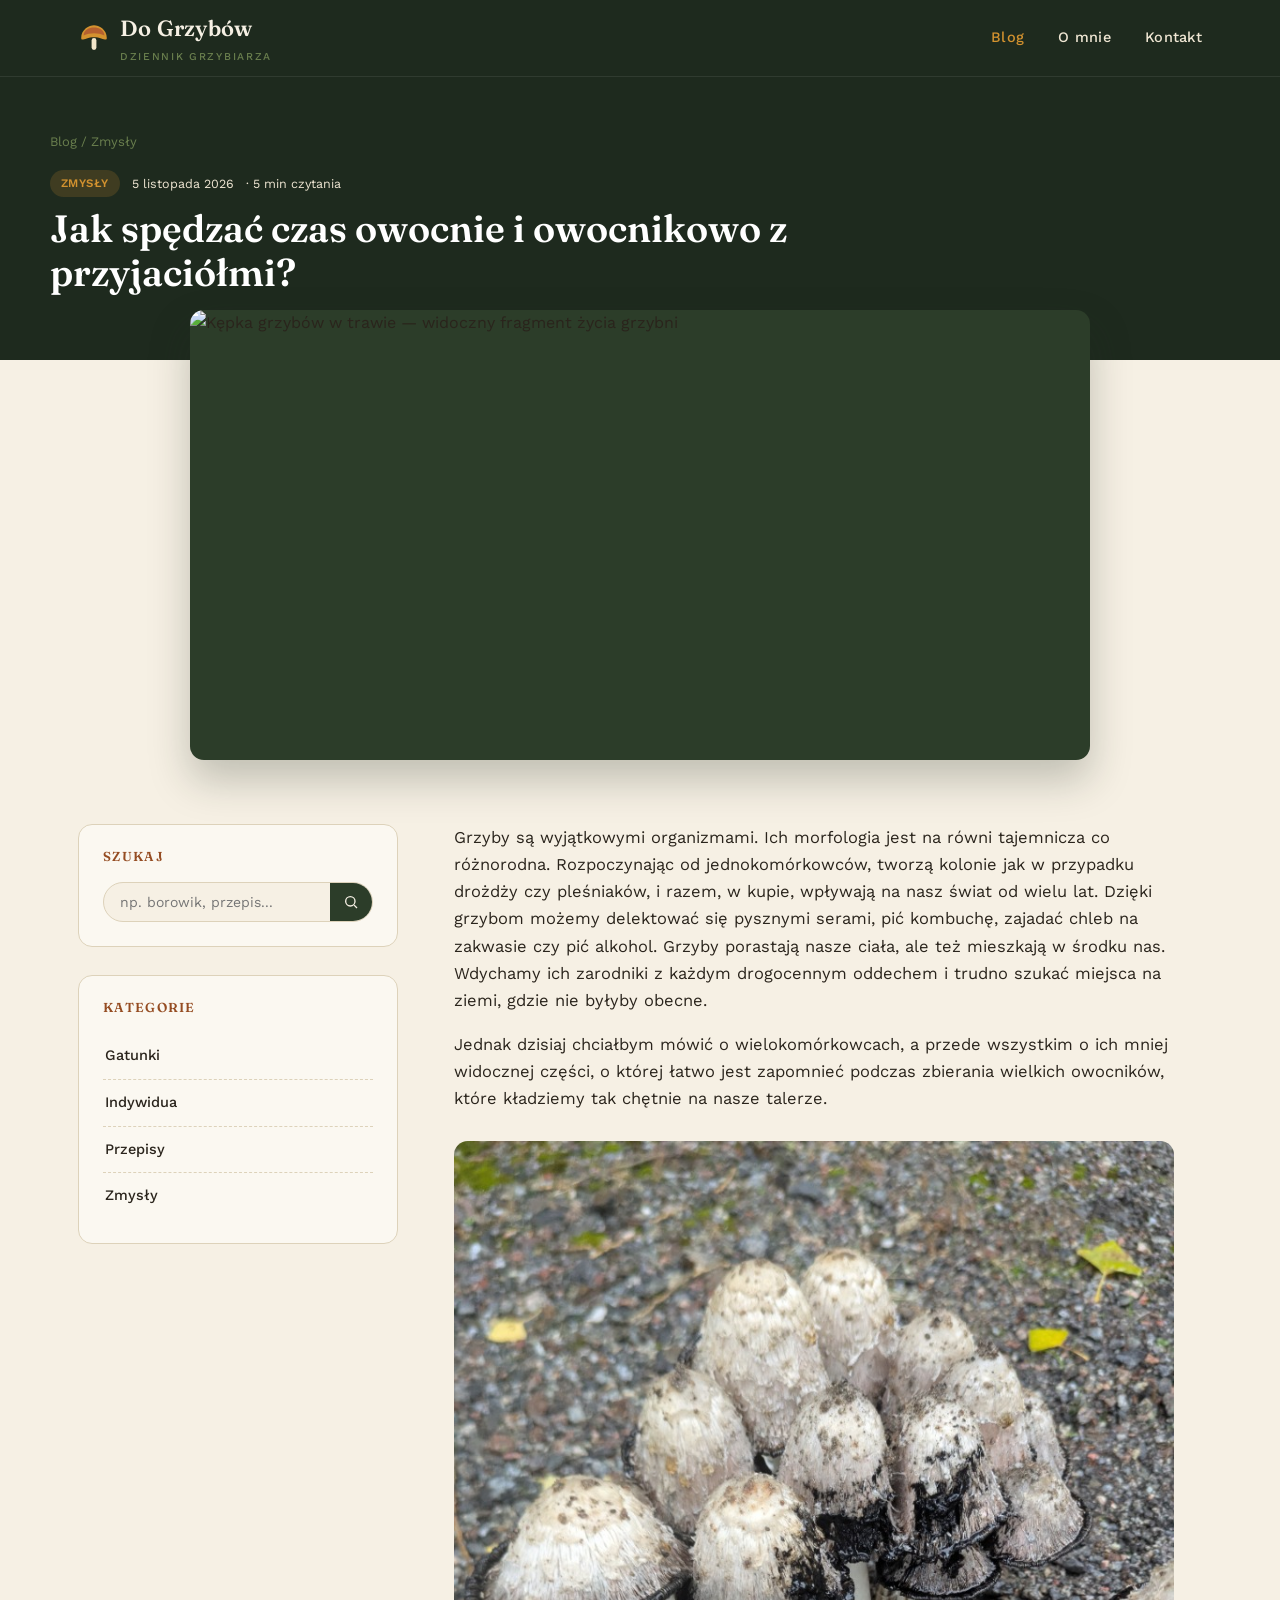
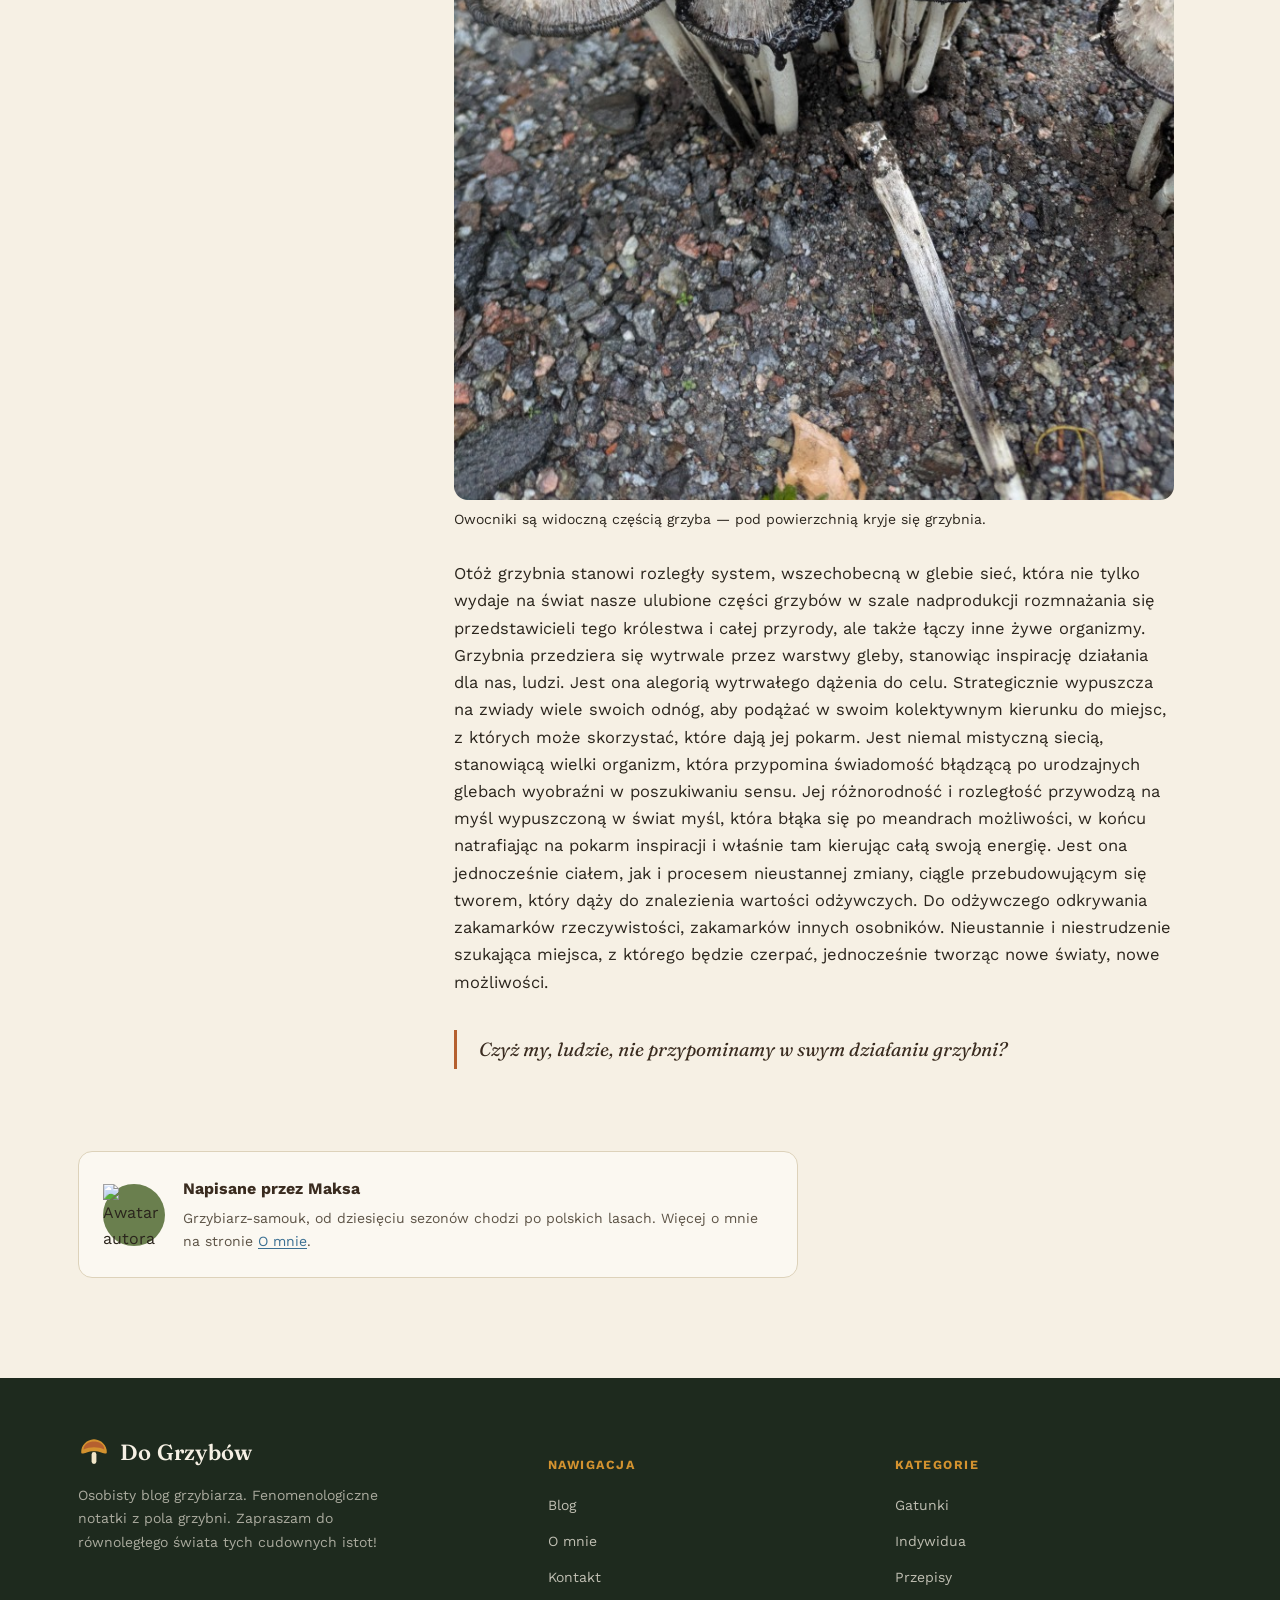
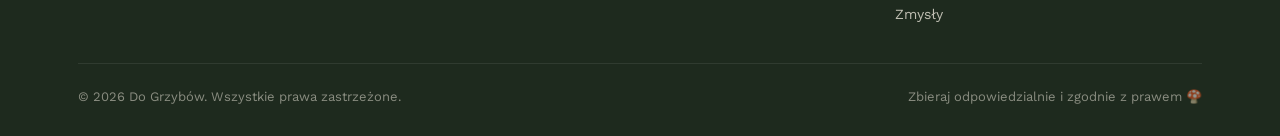
==== posts/grzybowa-impreza.html @ b4a7a7e8 "change the picture setup to a figure tag with an image inside it" ====
<!DOCTYPE html>
<html lang="pl">
<head>
<meta charset="UTF-8">
<meta name="viewport" content="width=device-width, initial-scale=1.0">
<title>Jak spędzać czas owocnie i owocnikowo z przyjaciółmi? — Do Grzybów</title>
<meta name="description" content="Relacja z grzybowej imprezy, podczas której wprowadziłem moich przyjaciół w świat grzybów i pożegnałem się godnie ze szwedzką ziemią">
<link rel="icon" href="data:image/svg+xml,<svg xmlns=%22http://www.w3.org/2000/svg%22 viewBox=%220 0 100 100%22><text y=%22.9em%22 font-size=%2290%22>🍄</text></svg>">
<link rel="preconnect" href="https://fonts.googleapis.com">
<link rel="preconnect" href="https://fonts.gstatic.com" crossorigin>
<link href="https://fonts.googleapis.com/css2?family=Fraunces:wght@500;600;700&family=Work+Sans:wght@400;500;600;700&display=swap" rel="stylesheet">
<link rel="stylesheet" href="../css/style.css">
</head>
<body>

<header class="site-header">
  <div class="container">
    <a href="../index.html" class="logo">
      <svg viewBox="0 0 40 40" fill="none" xmlns="http://www.w3.org/2000/svg">
        <rect x="17" y="20" width="6" height="15" rx="3" fill="#f2e6c9"/>
        <path d="M4 20C4 9 14 4 20 4C26 4 36 9 36 20C36 25 30 19 20 19C10 19 4 25 4 20Z" fill="#d3922f"/>
        <path d="M7 17C7 10 14 7 20 7C26 7 33 10 33 17C25 13 15 13 7 17Z" fill="#b5602f"/>
      </svg>
      <span>Do Grzybów<span class="sub">Dziennik grzybiarza</span></span>
    </a>
    <nav class="main-nav">
      <a href="../index.html" class="active">Blog</a>
      <a href="../o-mnie.html">O mnie</a>
      <a href="../kontakt.html">Kontakt</a>
    </nav>
    <button class="nav-toggle" aria-label="Menu" aria-expanded="false"><span></span><span></span><span></span></button>
  </div>
</header>

<section class="post-hero">
  <div class="container">
    <div class="breadcrumb"><a href="../index.html">Blog</a> / Zmysły</div>
    <div class="post-meta">
      <span class="tag">Zmysły</span>
      <span>5 listopada 2026</span>
      <span>· 5 min czytania</span>
    </div>
    <h1>Jak spędzać czas owocnie i owocnikowo z przyjaciółmi?</h1>
  </div>
</section>

<div class="post-cover">
  <div class="frame"><img src="../images/thumb-grzybnia.jpg" alt="Kępka grzybów w trawie — widoczny fragment życia grzybni"></div>
</div>

<main class="page-body">
  <div class="container">
    <div class="layout">

      <article class="post-content">
        <p>Grzyby są wyjątkowymi organizmami. Ich morfologia jest na równi tajemnicza co różnorodna. Rozpoczynając od jednokomórkowców, tworzą kolonie jak w przypadku drożdży czy pleśniaków, i razem, w kupie, wpływają na nasz świat od wielu lat. Dzięki grzybom możemy delektować się pysznymi serami, pić kombuchę, zajadać chleb na zakwasie czy pić alkohol. Grzyby porastają nasze ciała, ale też mieszkają w środku nas. Wdychamy ich zarodniki z każdym drogocennym oddechem i trudno szukać miejsca na ziemi, gdzie nie byłyby obecne.</p>

        <p>Jednak dzisiaj chciałbym mówić o wielokomórkowcach, a przede wszystkim o ich mniej widocznej części, o której łatwo jest zapomnieć podczas zbierania wielkich owocników, które kładziemy tak chętnie na nasze talerze.</p>

        <figure class="post-image">
          <img src="../images/inspiracja-grzybnia.jpg" alt="Kępka jasnych grzybów rosnących na żwirowej ścieżce">
          <figcaption>Owocniki są widoczną częścią grzyba — pod powierzchnią kryje się grzybnia.</figcaption>
        </figure>

        <p>Otóż grzybnia stanowi rozległy system, wszechobecną w glebie sieć, która nie tylko wydaje na świat nasze ulubione części grzybów w szale nadprodukcji rozmnażania się przedstawicieli tego królestwa i całej przyrody, ale także łączy inne żywe organizmy. Grzybnia przedziera się wytrwale przez warstwy gleby, stanowiąc inspirację działania dla nas, ludzi. Jest ona alegorią wytrwałego dążenia do celu. Strategicznie wypuszcza na zwiady wiele swoich odnóg, aby podążać w swoim kolektywnym kierunku do miejsc, z których może skorzystać, które dają jej pokarm. Jest niemal mistyczną siecią, stanowiącą wielki organizm, która przypomina świadomość błądzącą po urodzajnych glebach wyobraźni w poszukiwaniu sensu. Jej różnorodność i rozległość przywodzą na myśl wypuszczoną w świat myśl, która błąka się po meandrach możliwości, w końcu natrafiając na pokarm inspiracji i właśnie tam kierując całą swoją energię. Jest ona jednocześnie ciałem, jak i procesem nieustannej zmiany, ciągle przebudowującym się tworem, który dąży do znalezienia wartości odżywczych. Do odżywczego odkrywania zakamarków rzeczywistości, zakamarków innych osobników. Nieustannie i niestrudzenie szukająca miejsca, z którego będzie czerpać, jednocześnie tworząc nowe światy, nowe możliwości.</p>

        <blockquote>Czyż my, ludzie, nie przypominamy w swym działaniu grzybni?</blockquote>
      </article>

      <aside class="sidebar">
        <div class="widget">
          <h4>Szukaj</h4>
          <form class="search-box" action="../index.html">
            <input type="text" placeholder="np. borowik, przepis...">
            <button type="submit" aria-label="Szukaj">
              <svg width="16" height="16" viewBox="0 0 24 24" fill="none" stroke="currentColor" stroke-width="2"><circle cx="11" cy="11" r="7"/><line x1="21" y1="21" x2="16.65" y2="16.65"/></svg>
            </button>
          </form>
        </div>

        <div class="widget">
          <h4>Kategorie</h4>
          <ul class="cat-list">
            <li><a href="../index.html">Gatunki</a></li>
            <li><a href="../index.html">Indywidua</a></li>
            <li><a href="../index.html">Przepisy</a></li>
            <li><a href="../index.html">Zmysły</a></li>
          </ul>
        </div>
      </aside>
    </div>

    <div class="author-box">
      <div class="avatar"><img src="../images/avatar.svg" alt="Awatar autora"></div>
      <div>
        <h5>Napisane przez Maksa</h5>
        <p>Grzybiarz-samouk, od dziesięciu sezonów chodzi po polskich lasach. Więcej o mnie na stronie <a href="../o-mnie.html" style="text-decoration:underline;">O mnie</a>.</p>
      </div>
    </div>

  </div>
</main>

<footer class="site-footer">
  <div class="container">
    <div class="footer-grid">
      <div>
        <a href="../index.html" class="logo">
          <svg viewBox="0 0 40 40" fill="none" xmlns="http://www.w3.org/2000/svg">
            <rect x="17" y="20" width="6" height="15" rx="3" fill="#f2e6c9"/>
            <path d="M4 20C4 9 14 4 20 4C26 4 36 9 36 20C36 25 30 19 20 19C10 19 4 25 4 20Z" fill="#d3922f"/>
            <path d="M7 17C7 10 14 7 20 7C26 7 33 10 33 17C25 13 15 13 7 17Z" fill="#b5602f"/>
          </svg>
          <span>Do Grzybów</span>
        </a>
        <p>Osobisty blog grzybiarza. Fenomenologiczne notatki z pola grzybni. Zapraszam do równoległego świata tych cudownych istot!</p>
      </div>
      <div class="footer-col">
        <h5>Nawigacja</h5>
        <ul><li><a href="../index.html">Blog</a></li><li><a href="../o-mnie.html">O mnie</a></li><li><a href="../kontakt.html">Kontakt</a></li></ul>
      </div>
      <div class="footer-col">
        <h5>Kategorie</h5>
        <ul>
          <li><a href="../index.html">Gatunki</a></li>
          <li><a href="../index.html">Indywidua</a></li>
          <li><a href="../index.html">Przepisy</a></li>
          <li><a href="../index.html">Zmysły</a></li>
        </ul>
      </div>
    </div>
    <div class="footer-bottom">
      <span>© 2026 Do Grzybów. Wszystkie prawa zastrzeżone.</span>
      <span>Zbieraj odpowiedzialnie i zgodnie z prawem 🍄</span>
    </div>
  </div>
</footer>

<script src="../js/main.js"></script>
</body>
</html>
---- css/style.css ----
/* ==========================================================================
   Do Grzybów — blog o grzybobraniu
   ========================================================================== */

:root {
  --forest-dark: #1e2a1e;
  --forest: #2c3d29;
  --forest-mid: #3f5438;
  --moss: #6a7f4e;
  --cream: #f6f0e4;
  --cream-2: #efe6d3;
  --paper: #fbf8f1;
  --brown: #5b4330;
  --brown-dark: #3a2c20;
  --rust: #b5602f;
  --rust-dark: #954c22;
  --mustard: #d3922f;
  --ink: #2a241c;
  --ink-soft: #5c5346;
  --line: #ddd2ba;
  --link: #3a6f92;
  --link-hover: #2a5570;

  --font-display: "Fraunces", Georgia, "Times New Roman", serif;
  --font-body: "Work Sans", -apple-system, BlinkMacSystemFont, "Segoe UI", sans-serif;

  --radius: 14px;
  --shadow-card: 0 4px 18px rgba(42, 36, 28, 0.08);
  --shadow-card-hover: 0 10px 28px rgba(42, 36, 28, 0.14);
}

* { box-sizing: border-box; }

html { scroll-behavior: smooth; }

body {
  margin: 0;
  background: var(--cream);
  color: var(--ink);
  font-family: var(--font-body);
  font-size: 16px;
  line-height: 1.65;
  -webkit-font-smoothing: antialiased;
}

img { max-width: 100%; display: block; }

a { color: inherit; text-decoration: none; }

.container {
  max-width: 1180px;
  margin: 0 auto;
  padding: 0 28px;
}

h1, h2, h3, h4 {
  font-family: var(--font-display);
  color: var(--brown-dark);
  line-height: 1.15;
  margin: 0 0 0.5em;
  font-weight: 600;
}

p { margin: 0 0 1em; }

.eyebrow {
  display: inline-flex;
  align-items: center;
  gap: 8px;
  font-size: 12.5px;
  letter-spacing: 0.14em;
  text-transform: uppercase;
  font-weight: 600;
  color: var(--rust-dark);
}

.eyebrow::before {
  content: "";
  width: 16px;
  height: 2px;
  background: var(--rust);
  display: inline-block;
}

/* ---------------- Header ---------------- */

.site-header {
  position: sticky;
  top: 0;
  z-index: 50;
  background: var(--forest-dark);
  border-bottom: 1px solid rgba(255, 255, 255, 0.08);
}

.site-header .container {
  display: flex;
  align-items: center;
  justify-content: space-between;
  height: 76px;
}

.logo {
  display: flex;
  align-items: center;
  gap: 10px;
  color: var(--cream);
  font-family: var(--font-display);
  font-size: 22px;
  font-weight: 600;
  letter-spacing: 0.01em;
}

.logo svg { width: 32px; height: 32px; flex-shrink: 0; }

.logo .sub {
  display: block;
  font-family: var(--font-body);
  font-size: 10.5px;
  letter-spacing: 0.16em;
  text-transform: uppercase;
  font-weight: 500;
  color: var(--moss);
  margin-top: 2px;
}

.main-nav { display: flex; align-items: center; gap: 34px; }

.main-nav a {
  color: var(--cream-2);
  font-size: 14.5px;
  font-weight: 500;
  letter-spacing: 0.02em;
  position: relative;
  padding: 6px 0;
  transition: color 0.2s ease;
}

.main-nav a:hover { color: #fff; }

.main-nav a.active { color: var(--mustard); }

.nav-toggle {
  display: none;
  background: none;
  border: none;
  cursor: pointer;
  padding: 8px;
}

.nav-toggle span {
  display: block;
  width: 24px;
  height: 2px;
  background: var(--cream);
  margin: 5px 0;
  transition: 0.2s;
}

/* ---------------- Hero ---------------- */

.hero {
  position: relative;
  background: linear-gradient(160deg, var(--forest-dark) 0%, var(--forest) 55%, var(--forest-mid) 100%);
  color: var(--cream);
  overflow: hidden;
}

.hero .container {
  position: relative;
  z-index: 2;
  padding-top: 78px;
  padding-bottom: 96px;
  display: grid;
  grid-template-columns: 0.95fr 1.05fr;
  gap: 40px;
  align-items: center;
}

.hero-eyebrow {
  color: var(--mustard);
  font-size: 12.5px;
  letter-spacing: 0.16em;
  text-transform: uppercase;
  font-weight: 600;
  margin-bottom: 18px;
  display: block;
}

.hero h1 {
  color: #fff;
  font-size: 46px;
  margin-bottom: 20px;
  max-width: 560px;
}

.hero h1 em {
  font-style: italic;
  color: var(--mustard);
}

.hero p.lede {
  color: var(--cream-2);
  font-size: 17.5px;
  max-width: 480px;
  margin-bottom: 30px;
}

.hero-actions { display: flex; gap: 14px; flex-wrap: wrap; }

.hero-art {
  position: relative;
  width: 100%;
  max-width: 600px;
  aspect-ratio: 1 / 1;
  margin: 0 auto;
  display: flex;
  align-items: center;
  justify-content: center;
}
.hero-art svg { width: 100%; height: auto; max-width: 420px; margin: 0 auto; display: block; }

.hero-art::before {
  content: "";
  position: absolute;
  inset: 0;
  border-radius: 50%;
  background: repeating-radial-gradient(
    circle at center,
    #a8bd88 0,
    #a8bd88 9%,
    #7c9463 9%,
    #7c9463 18%,
    #5c7448 18%,
    #5c7448 27%,
    #435a34 27%,
    #435a34 36%,
    #2c3d29 36%,
    #2c3d29 48%,
    #1e2a1e 48%,
    #1e2a1e 62%,
    #16201a 62%,
    #16201a 100%
  );
}

.hero-art img {
  position: relative;
  z-index: 1;
  width: 76%;
  aspect-ratio: 1 / 1;
  object-fit: cover;
  border-radius: 50%;
  display: block;
  -webkit-mask-image: radial-gradient(circle, #000 58%, transparent 88%);
  mask-image: radial-gradient(circle, #000 58%, transparent 88%);
}

.hero::after {
  content: "";
  position: absolute;
  inset: 0;
  background-image: radial-gradient(circle, rgba(246, 240, 228, 0.10) 1px, transparent 1px);
  background-size: 22px 22px;
  opacity: 0.5;
  pointer-events: none;
}

/* ---------------- Buttons ---------------- */

.btn {
  display: inline-flex;
  align-items: center;
  gap: 8px;
  padding: 13px 24px;
  border-radius: 999px;
  font-weight: 600;
  font-size: 14.5px;
  letter-spacing: 0.01em;
  cursor: pointer;
  border: 1px solid transparent;
  transition: transform 0.15s ease, box-shadow 0.15s ease, background 0.15s ease;
}

.btn:hover { transform: translateY(-2px); }

.btn-primary {
  background: var(--rust);
  color: #fff;
}
.btn-primary:hover { background: var(--rust-dark); box-shadow: 0 8px 20px rgba(181, 96, 47, 0.35); }

.btn-ghost {
  background: transparent;
  color: var(--cream);
  border-color: rgba(246, 240, 228, 0.35);
}
.btn-ghost:hover { border-color: var(--cream); }

.btn-small {
  padding: 9px 16px;
  font-size: 13px;
}

/* ---------------- Layout: content + sidebar ---------------- */

.page-body {
  padding: 64px 0 100px;
}

.layout {
  display: grid;
  grid-template-columns: 320px minmax(0, 1fr);
  gap: 56px;
  align-items: start;
}

.layout .sidebar { order: -1; }

.section-heading {
  display: flex;
  align-items: baseline;
  justify-content: space-between;
  margin-bottom: 30px;
  gap: 20px;
  flex-wrap: wrap;
}

.section-heading h2 { font-size: 30px; margin: 0; }

.section-heading .count {
  color: var(--ink-soft);
  font-size: 14px;
}

/* ---------------- Post list / cards ---------------- */

.post-list { display: flex; flex-direction: column; gap: 34px; }

.post-card {
  display: flex;
  flex-direction: column;
  background: var(--paper);
  border-radius: var(--radius);
  overflow: hidden;
  box-shadow: var(--shadow-card);
  transition: box-shadow 0.2s ease, transform 0.2s ease;
  border: 1px solid var(--line);
}

.post-card:hover { box-shadow: var(--shadow-card-hover); transform: translateY(-3px); }

.post-card .thumb {
  background: var(--forest);
  aspect-ratio: 16 / 8;
  overflow: hidden;
}

.post-card .thumb svg, .post-card .thumb img {
  width: 100%;
  height: 100%;
  object-fit: cover;
}

.post-card .body {
  padding: 30px 32px 34px;
  display: flex;
  flex-direction: column;
}

.post-meta {
  display: flex;
  align-items: center;
  gap: 12px;
  font-size: 12.5px;
  color: var(--ink-soft);
  margin-bottom: 10px;
  flex-wrap: wrap;
}

.tag {
  display: inline-block;
  background: rgba(181, 96, 47, 0.12);
  color: var(--rust-dark);
  padding: 4px 11px;
  border-radius: 999px;
  font-weight: 600;
  font-size: 11.5px;
  letter-spacing: 0.04em;
  text-transform: uppercase;
}

.post-card h3 {
  font-size: 22px;
  margin-bottom: 10px;
}

.post-card h3 a:hover { color: var(--rust-dark); }

.post-card .excerpt {
  color: var(--ink-soft);
  font-size: 15px;
  margin-bottom: 14px;
}

.read-more {
  display: inline-flex;
  align-items: center;
  gap: 6px;
  font-weight: 600;
  font-size: 14px;
  color: var(--rust-dark);
}

.read-more .arrow { transition: transform 0.15s ease; }
.post-card:hover .read-more .arrow,
.mini-post:hover .read-more .arrow { transform: translateX(4px); }

.pagination {
  display: flex;
  justify-content: center;
  gap: 10px;
  margin-top: 46px;
}

.pagination a, .pagination span {
  width: 38px;
  height: 38px;
  display: flex;
  align-items: center;
  justify-content: center;
  border-radius: 50%;
  font-size: 14px;
  font-weight: 600;
  color: var(--brown-dark);
  border: 1px solid var(--line);
}

.pagination a:hover { background: var(--forest); color: #fff; border-color: var(--forest); }
.pagination .current { background: var(--rust); color: #fff; border-color: var(--rust); }

/* ---------------- Sidebar ---------------- */

.sidebar { display: flex; flex-direction: column; gap: 28px; }

.widget {
  background: var(--paper);
  border: 1px solid var(--line);
  border-radius: var(--radius);
  padding: 24px;
}

.widget h4 {
  font-size: 13px;
  letter-spacing: 0.1em;
  text-transform: uppercase;
  color: var(--rust-dark);
  margin-bottom: 18px;
}

.search-box {
  display: flex;
  border: 1px solid var(--line);
  border-radius: 999px;
  overflow: hidden;
  background: var(--cream);
}

.search-box input {
  flex: 1;
  border: none;
  background: transparent;
  padding: 11px 16px;
  font-family: var(--font-body);
  font-size: 14px;
  color: var(--ink);
  outline: none;
}

.search-box button {
  border: none;
  background: var(--forest);
  color: var(--cream);
  width: 42px;
  cursor: pointer;
  display: flex;
  align-items: center;
  justify-content: center;
}

.cat-list { list-style: none; margin: 0; padding: 0; }

.cat-list li {
  border-bottom: 1px dashed var(--line);
}
.cat-list li:last-child { border-bottom: none; }

.cat-list a {
  display: flex;
  justify-content: space-between;
  align-items: center;
  padding: 11px 2px;
  font-size: 14.5px;
  font-weight: 500;
  color: var(--ink);
  transition: color 0.15s ease, padding-left 0.15s ease;
}

.cat-list a:hover { color: var(--rust-dark); padding-left: 6px; }

.cat-list a .n {
  font-size: 12px;
  color: var(--ink-soft);
  background: var(--cream-2);
  padding: 2px 8px;
  border-radius: 999px;
}

.mini-post {
  display: flex;
  gap: 14px;
  padding: 14px 0;
  border-bottom: 1px solid var(--line);
}
.mini-post:last-child { border-bottom: none; padding-bottom: 0; }
.mini-post:first-child { padding-top: 0; }

.mini-post .thumb {
  width: 68px;
  height: 68px;
  border-radius: 10px;
  overflow: hidden;
  flex-shrink: 0;
  background: var(--forest);
}
.mini-post .thumb svg, .mini-post .thumb img { width: 100%; height: 100%; object-fit: cover; }

.mini-post .info h5 {
  font-family: var(--font-display);
  font-size: 15px;
  font-weight: 600;
  margin: 0 0 6px;
  color: var(--brown-dark);
  line-height: 1.3;
}

.mini-post .info h5 a:hover { color: var(--rust-dark); }

.mini-post .info .date {
  font-size: 12px;
  color: var(--ink-soft);
}

.widget.about-widget p { font-size: 14.5px; color: var(--ink-soft); }
.about-widget .avatar {
  width: 64px;
  height: 64px;
  border-radius: 50%;
  background: var(--moss);
  margin-bottom: 14px;
}
.about-widget .avatar svg { width: 100%; height: 100%; }

.widget.newsletter {
  background: var(--forest-dark);
  border-color: var(--forest-dark);
}
.widget.newsletter h4 { color: var(--mustard); }
.widget.newsletter p { color: var(--cream-2); font-size: 14px; }
.widget.newsletter .search-box { background: rgba(255,255,255,0.06); border-color: rgba(255,255,255,0.15); }
.widget.newsletter .search-box input { color: var(--cream); }
.widget.newsletter .search-box input::placeholder { color: rgba(246,240,228,0.5); }
.widget.newsletter .search-box button { background: var(--rust); }

.social-row { display: flex; gap: 10px; }
.social-row a {
  width: 38px;
  height: 38px;
  border-radius: 50%;
  border: 1px solid var(--line);
  display: flex;
  align-items: center;
  justify-content: center;
  transition: background 0.15s ease, border-color 0.15s ease;
}
.social-row a:hover { background: var(--forest); border-color: var(--forest); color: #fff; }
.social-row svg { width: 17px; height: 17px; }

/* ---------------- Post detail page ---------------- */

.post-hero {
  background: var(--forest-dark);
  color: var(--cream);
}
.post-hero .container { padding: 54px 0 46px; }
.post-hero .breadcrumb {
  font-size: 13px;
  color: var(--moss);
  margin-bottom: 18px;
}
.post-hero .breadcrumb a:hover { color: var(--cream); }
.post-hero h1 { color: #fff; font-size: 38px; max-width: 760px; }
.post-hero .post-meta { color: var(--cream-2); }
.post-hero .tag { background: rgba(211, 146, 47, 0.18); color: var(--mustard); }

.post-cover {
  margin-top: -50px;
  position: relative;
  z-index: 3;
}
.post-cover .frame {
  max-width: 900px;
  margin: 0 auto;
  border-radius: var(--radius);
  overflow: hidden;
  box-shadow: 0 20px 40px rgba(30, 42, 30, 0.25);
  aspect-ratio: 16/8;
  background: var(--forest);
}
.post-cover svg, .post-cover img { width: 100%; height: 100%; object-fit: cover; }

.post-content {
  max-width: 720px;
}
.post-content .post-image {
  margin: 1.8em 0;
}
.post-content .post-image img {
  width: 100%;
  height: auto;
  border-radius: var(--radius);
}
.post-content .post-image figcaption {
  margin-top: 8px;
  color: var(--muted);
  font-size: 14px;
}
.post-content h2 { font-size: 26px; margin-top: 1.6em; }
.post-content h3 { font-size: 20px; margin-top: 1.4em; }
.post-content p { color: var(--ink); font-size: 16.5px; }
.post-content ul, .post-content ol { padding-left: 22px; margin-bottom: 1.2em; }
.post-content li { margin-bottom: 8px; }
.post-content blockquote {
  border-left: 3px solid var(--rust);
  margin: 1.8em 0;
  padding: 4px 0 4px 22px;
  font-family: var(--font-display);
  font-style: italic;
  font-size: 19px;
  color: var(--brown-dark);
}
.post-content strong { color: var(--brown-dark); }

.post-content a,
.lede a,
.author-box p a {
  color: var(--link);
  text-decoration: underline;
  text-decoration-color: rgba(58, 111, 146, 0.4);
  text-underline-offset: 2px;
}
.post-content a:hover,
.lede a:hover,
.author-box p a:hover {
  color: var(--link-hover);
}

.callout {
  background: var(--cream-2);
  border: 1px solid var(--line);
  border-radius: 12px;
  padding: 20px 22px;
  margin: 1.8em 0;
  display: flex;
  gap: 14px;
}
.callout.warn { background: #fbeee2; border-color: #e9c9a8; }
.callout .icon { flex-shrink: 0; font-size: 20px; }
.callout p:last-child { margin-bottom: 0; }
.callout strong { display: block; margin-bottom: 4px; color: var(--brown-dark); }

.author-box {
  display: flex;
  gap: 18px;
  align-items: center;
  background: var(--paper);
  border: 1px solid var(--line);
  border-radius: var(--radius);
  padding: 24px;
  margin-top: 48px;
  max-width: 720px;
}
.author-box .avatar {
  width: 62px;
  height: 62px;
  border-radius: 50%;
  background: var(--moss);
  flex-shrink: 0;
}
.author-box .avatar svg { width: 100%; height: 100%; }
.author-box h5 { margin: 0 0 4px; font-size: 16px; color: var(--brown-dark); }
.author-box p { margin: 0; font-size: 14px; color: var(--ink-soft); }

.post-nav {
  max-width: 720px;
  display: flex;
  justify-content: space-between;
  gap: 20px;
  margin-top: 40px;
  padding-top: 30px;
  border-top: 1px solid var(--line);
}
.post-nav a {
  font-size: 14px;
  font-weight: 600;
  color: var(--brown-dark);
  max-width: 45%;
}
.post-nav a:hover { color: var(--rust-dark); }
.post-nav .dir { display: block; font-size: 11.5px; text-transform: uppercase; letter-spacing: 0.08em; color: var(--ink-soft); margin-bottom: 4px; }
.post-nav .next { text-align: right; margin-left: auto; }

/* ---------------- About / Contact pages ---------------- */

.page-intro { max-width: 700px; margin-bottom: 20px; }
.page-intro h1 { font-size: 38px; }
.page-intro p.lede { font-size: 17px; color: var(--ink-soft); }

.about-grid {
  display: grid;
  grid-template-columns: minmax(0, 1fr) 340px;
  gap: 44px;
  align-items: stretch;
  margin: 32px 0 40px;
}
.about-grid .about-text p { text-align: justify; }
.about-grid .art {
  display: flex;
  flex-direction: column;
  gap: 18px;
}
.about-grid .art img {
  width: 100%;
  flex: 1 1 0;
  min-height: 0;
  object-fit: cover;
  display: block;
  border-radius: var(--radius);
  overflow: hidden;
  box-shadow: var(--shadow-card);
}

.value-grid {
  display: grid;
  grid-template-columns: repeat(3, 1fr);
  gap: 22px;
  margin: 40px 0;
}
.value-card {
  background: var(--paper);
  border: 1px solid var(--line);
  border-radius: var(--radius);
  padding: 26px;
}
.value-card .icon { font-size: 26px; margin-bottom: 12px; display: block; }
.value-card h4 { font-size: 17px; margin-bottom: 8px; text-transform: none; letter-spacing: 0; color: var(--brown-dark); }
.value-card p { font-size: 14.5px; color: var(--ink-soft); margin: 0; }
.value-card a { font-weight: 700; }

.contact-grid {
  max-width: 640px;
  margin: 30px 0 0;
}
.contact-form { display: flex; flex-direction: column; gap: 16px; }
.contact-form label { font-size: 13.5px; font-weight: 600; color: var(--brown-dark); margin-bottom: 6px; display: block; }
.contact-form input, .contact-form textarea {
  width: 100%;
  border: 1px solid var(--line);
  background: var(--paper);
  border-radius: 10px;
  padding: 13px 15px;
  font-family: var(--font-body);
  font-size: 14.5px;
  color: var(--ink);
  outline: none;
}
.contact-form input:focus, .contact-form textarea:focus { border-color: var(--rust); }
.contact-form textarea { resize: vertical; min-height: 130px; }

.contact-info { display: flex; flex-direction: column; gap: 22px; }
.contact-info .item { display: flex; gap: 14px; }
.contact-info .item .ic {
  width: 44px; height: 44px; border-radius: 12px;
  background: var(--forest); color: var(--cream);
  display: flex; align-items: center; justify-content: center;
  flex-shrink: 0; font-size: 18px;
}
.contact-info .item h5 { margin: 0 0 4px; font-size: 15px; color: var(--brown-dark); }
.contact-info .item p { margin: 0; font-size: 14px; color: var(--ink-soft); }

/* ---------------- Footer ---------------- */

.site-footer {
  background: var(--forest-dark);
  color: var(--cream-2);
  padding: 56px 0 28px;
}
.footer-grid {
  display: grid;
  grid-template-columns: 1.4fr 1fr 1fr;
  gap: 40px;
  padding-bottom: 36px;
  border-bottom: 1px solid rgba(255,255,255,0.08);
}
.footer-grid .logo { margin-bottom: 14px; }
.footer-grid p { font-size: 14px; color: rgba(246,240,228,0.65); max-width: 320px; }
.footer-col h5 {
  font-size: 12.5px;
  letter-spacing: 0.12em;
  text-transform: uppercase;
  color: var(--mustard);
  margin-bottom: 16px;
}
.footer-col ul { list-style: none; margin: 0; padding: 0; display: flex; flex-direction: column; gap: 10px; }
.footer-col a { font-size: 14px; color: rgba(246,240,228,0.75); }
.footer-col a:hover { color: #fff; }
.footer-bottom {
  display: flex;
  justify-content: space-between;
  align-items: center;
  padding-top: 22px;
  font-size: 13px;
  color: rgba(246,240,228,0.5);
  flex-wrap: wrap;
  gap: 12px;
}

/* ---------------- Responsive ---------------- */

@media (max-width: 980px) {
  .layout { grid-template-columns: 1fr; }
  .sidebar { order: -1; }
  .hero .container { grid-template-columns: 1fr; padding-top: 50px; }
  .hero-art { display: none; }
  .about-grid { grid-template-columns: 1fr; }
  .about-grid { align-items: start; }
  .about-grid .art { order: -1; flex-direction: row; flex-wrap: wrap; }
  .about-grid .art img { flex: 1 1 140px; aspect-ratio: 4 / 3; }
  .value-grid { grid-template-columns: 1fr 1fr; }
  .footer-grid { grid-template-columns: 1fr; }
}

@media (max-width: 720px) {
  .main-nav { position: fixed; top: 76px; left: 0; right: 0; background: var(--forest-dark); flex-direction: column; align-items: flex-start; padding: 10px 28px 26px; gap: 16px; transform: translateY(-130%); transition: transform 0.25s ease; border-bottom: 1px solid rgba(255,255,255,0.08); }
  .main-nav.open { transform: translateY(0); }
  .nav-toggle { display: block; }
  .hero h1 { font-size: 32px; }
  .post-card .thumb { aspect-ratio: 16/9; }
  .post-card .body { padding: 22px; }
  .value-grid { grid-template-columns: 1fr; }
  .post-hero h1 { font-size: 28px; }
}
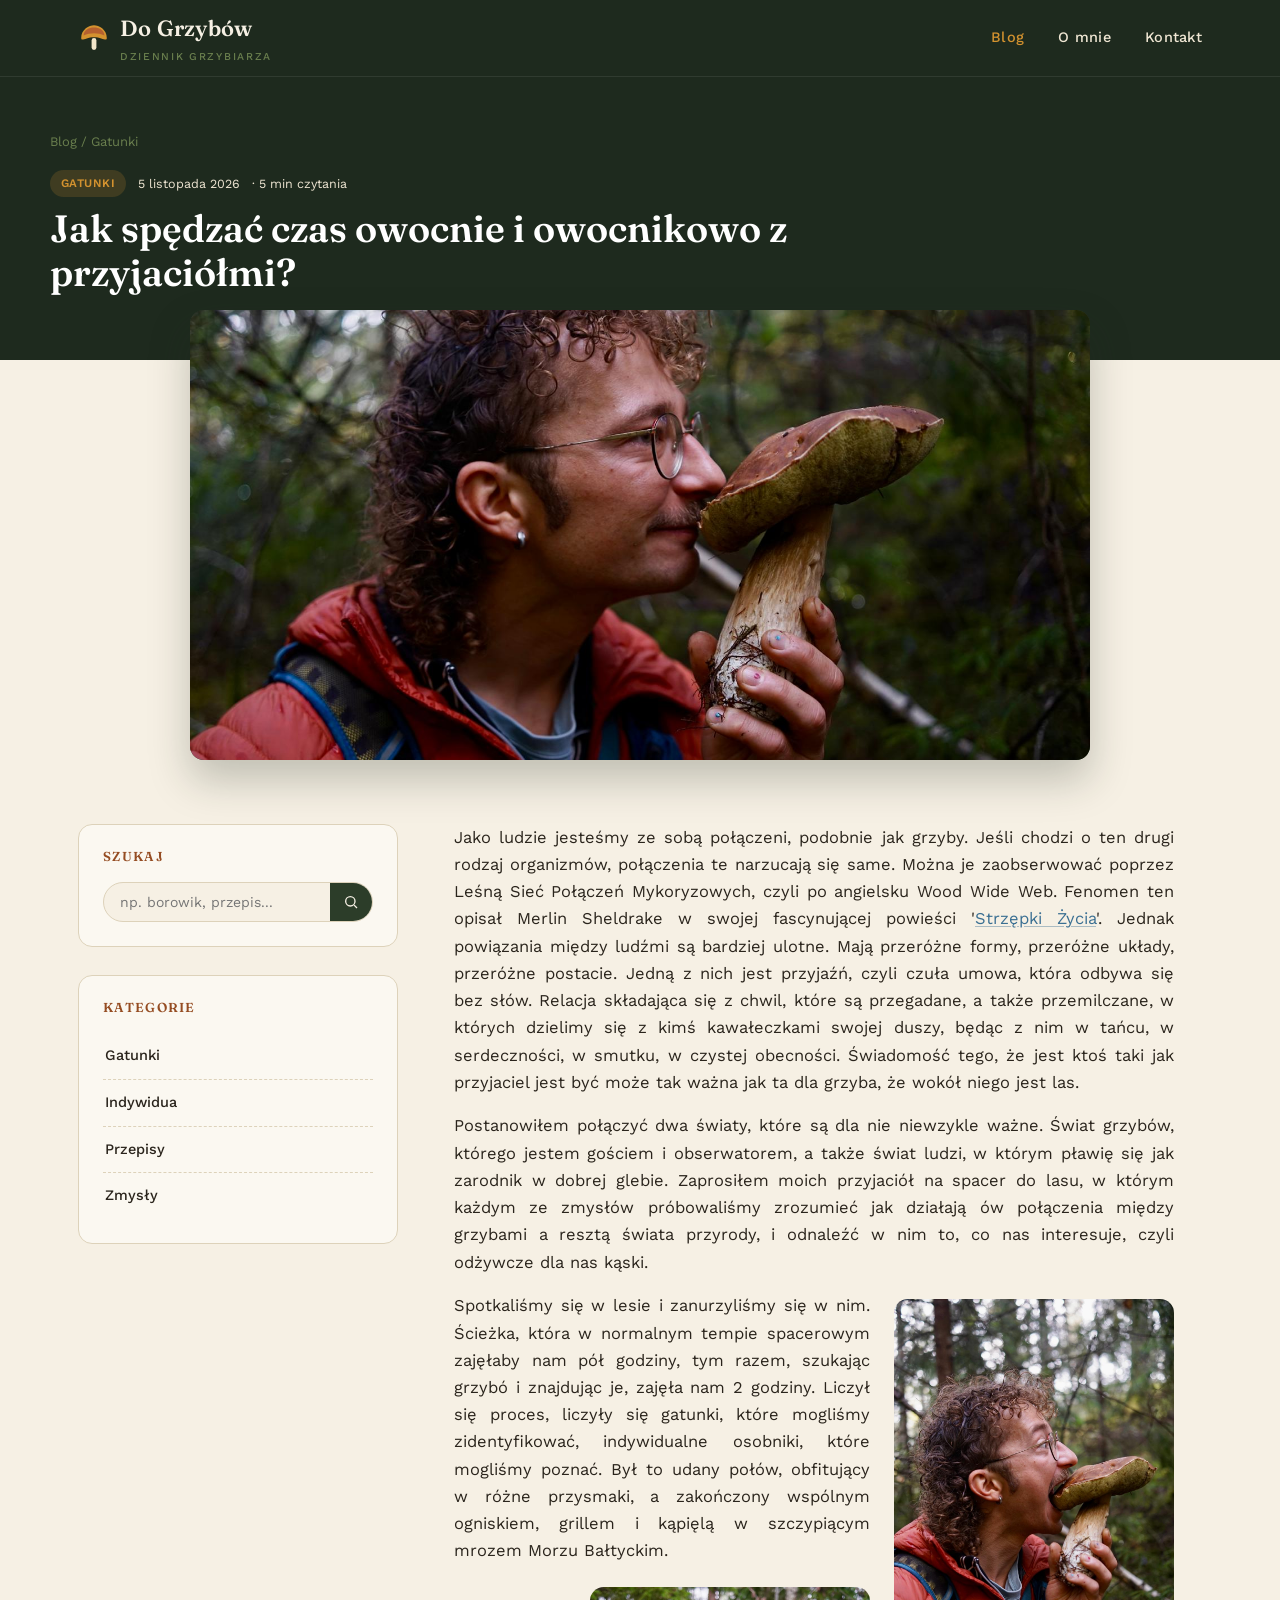
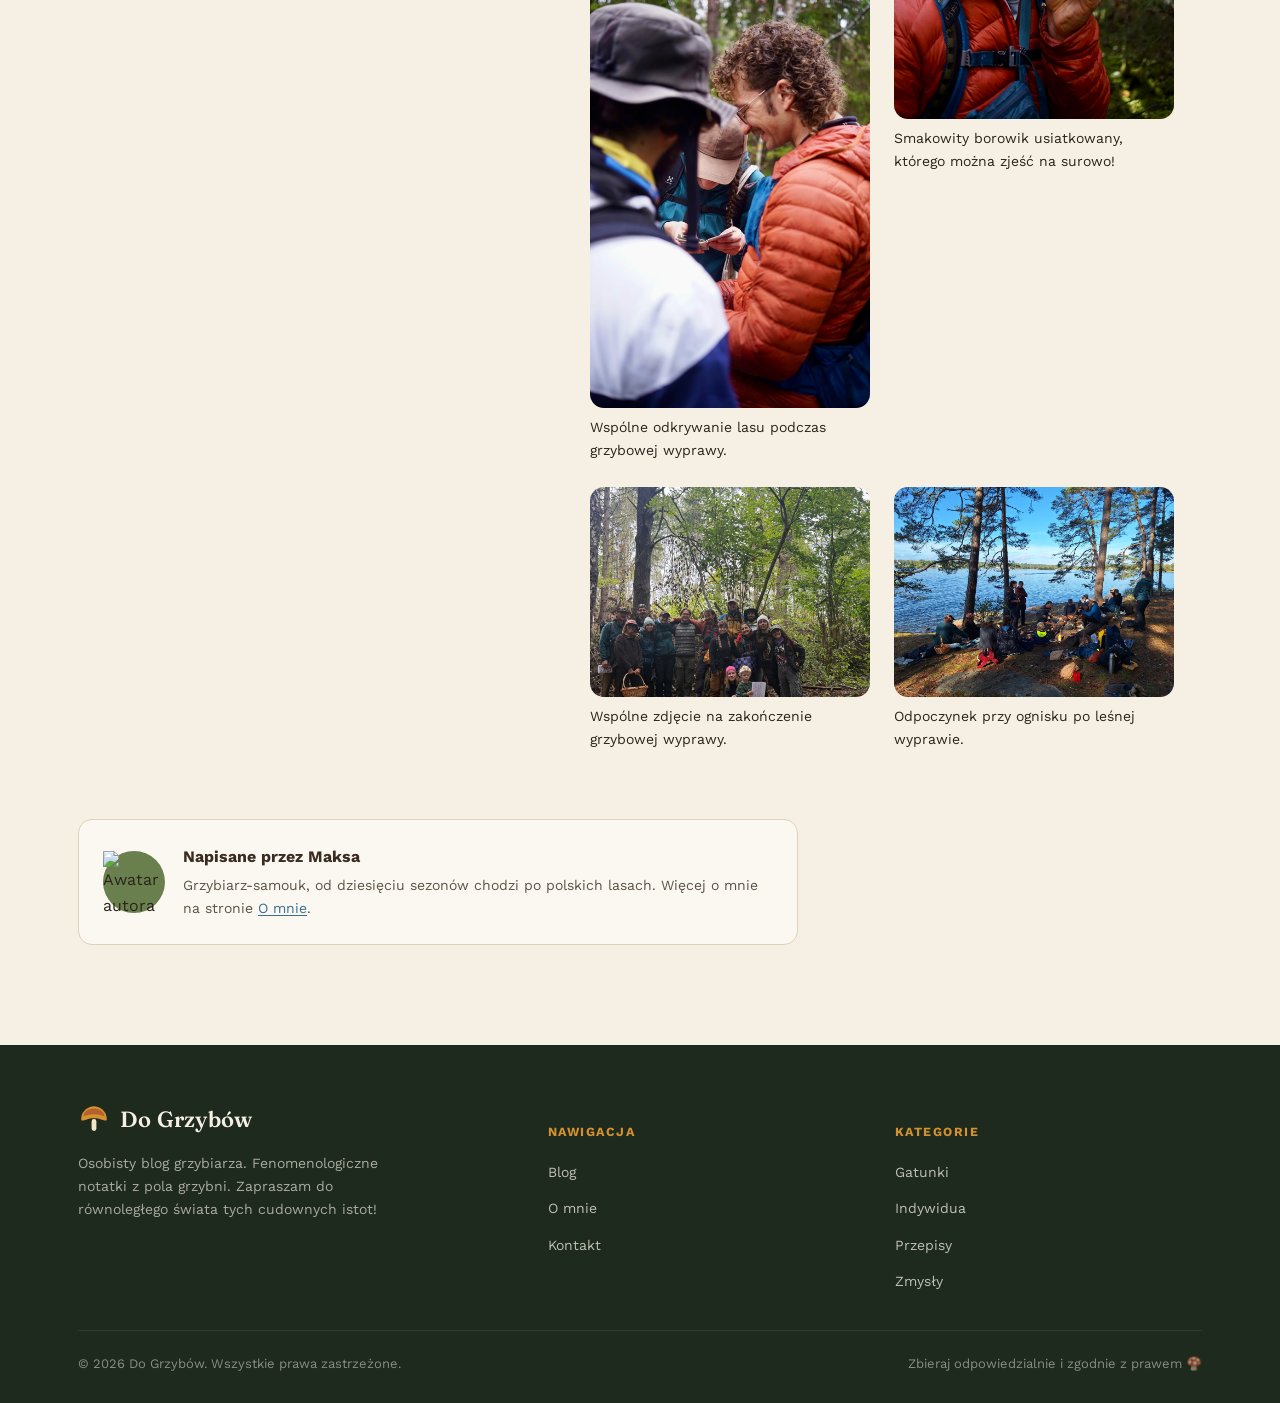
==== commit 54d70355: "edit grzybobranie_post" ====
--- a/posts/grzybowa-impreza.html
+++ b/posts/grzybowa-impreza.html
@@ -34,9 +34,9 @@
 
 <section class="post-hero">
   <div class="container">
-    <div class="breadcrumb"><a href="../index.html">Blog</a> / Zmysły</div>
+    <div class="breadcrumb"><a href="../index.html">Blog</a> / Gatunki</div>
     <div class="post-meta">
-      <span class="tag">Zmysły</span>
+      <span class="tag">Gatunki</span>
       <span>5 listopada 2026</span>
       <span>· 5 min czytania</span>
     </div>
@@ -45,7 +45,7 @@
 </section>
 
 <div class="post-cover">
-  <div class="frame"><img src="../images/thumb-grzybnia.jpg" alt="Kępka grzybów w trawie — widoczny fragment życia grzybni"></div>
+  <div class="frame"><img src="../images/grzybobraniwe/IMG-20260927-WA0041.jpg" alt="Grzybiarz wącha znalezionego borowika"></div>
 </div>
 
 <main class="page-body">
@@ -53,18 +53,31 @@
     <div class="layout">
 
       <article class="post-content">
-        <p>Grzyby są wyjątkowymi organizmami. Ich morfologia jest na równi tajemnicza co różnorodna. Rozpoczynając od jednokomórkowców, tworzą kolonie jak w przypadku drożdży czy pleśniaków, i razem, w kupie, wpływają na nasz świat od wielu lat. Dzięki grzybom możemy delektować się pysznymi serami, pić kombuchę, zajadać chleb na zakwasie czy pić alkohol. Grzyby porastają nasze ciała, ale też mieszkają w środku nas. Wdychamy ich zarodniki z każdym drogocennym oddechem i trudno szukać miejsca na ziemi, gdzie nie byłyby obecne.</p>
+        <p>Jako ludzie jesteśmy ze sobą połączeni, podobnie jak grzyby. Jeśli chodzi o ten drugi rodzaj organizmów, połączenia te narzucają się same. Można je zaobserwować poprzez Leśną Sieć Połączeń Mykoryzowych, czyli po angielsku Wood Wide Web. Fenomen ten opisał Merlin Sheldrake w swojej fascynującej powieści '<a href="https://lubimyczytac.pl/ksiazka/5087383/strzepki-zycia-o-tym-jak-grzyby-tworza-nasz-swiat-zmieniaja-nasz-umysl-i-ksztaltuja-nasza-przyszlosc">Strzępki Życia</a>'. Jednak powiązania między ludźmi są bardziej ulotne. Mają przeróżne formy, przeróżne układy, przeróżne postacie. Jedną z nich jest przyjaźń, czyli czuła umowa, która odbywa się bez słów. Relacja składająca się z chwil, które są przegadane, a także przemilczane, w których dzielimy się z kimś kawałeczkami swojej duszy, będąc z nim w tańcu, w serdeczności, w smutku, w czystej obecności. Świadomość tego, że jest ktoś taki jak przyjaciel jest być może tak ważna jak ta dla grzyba, że wokół niego jest las.</p>
 
-        <p>Jednak dzisiaj chciałbym mówić o wielokomórkowcach, a przede wszystkim o ich mniej widocznej części, o której łatwo jest zapomnieć podczas zbierania wielkich owocników, które kładziemy tak chętnie na nasze talerze.</p>
+        <p>Postanowiłem połączyć dwa światy, które są dla nie niewzykle ważne. Świat grzybów, którego jestem gościem i obserwatorem, a także świat ludzi, w którym pławię się jak zarodnik w dobrej glebie. Zaprosiłem moich przyjaciół na spacer do lasu, w którym każdym ze zmysłów próbowaliśmy zrozumieć jak działają ów połączenia między grzybami a resztą świata przyrody, i odnaleźć w nim to, co nas interesuje, czyli odżywcze dla nas kąski.</p>
 
         <figure class="post-image">
-          <img src="../images/inspiracja-grzybnia.jpg" alt="Kępka jasnych grzybów rosnących na żwirowej ścieżce">
-          <figcaption>Owocniki są widoczną częścią grzyba — pod powierzchnią kryje się grzybnia.</figcaption>
+          <img src="../images/grzybobraniwe/IMG-20260927-WA0045.jpg" alt="Grzybiarz w czerwonej kurtce całuje dużego borowika">
+          <figcaption>Smakowity borowik usiatkowany, którego można zjeść na surowo!</figcaption>
         </figure>
 
-        <p>Otóż grzybnia stanowi rozległy system, wszechobecną w glebie sieć, która nie tylko wydaje na świat nasze ulubione części grzybów w szale nadprodukcji rozmnażania się przedstawicieli tego królestwa i całej przyrody, ale także łączy inne żywe organizmy. Grzybnia przedziera się wytrwale przez warstwy gleby, stanowiąc inspirację działania dla nas, ludzi. Jest ona alegorią wytrwałego dążenia do celu. Strategicznie wypuszcza na zwiady wiele swoich odnóg, aby podążać w swoim kolektywnym kierunku do miejsc, z których może skorzystać, które dają jej pokarm. Jest niemal mistyczną siecią, stanowiącą wielki organizm, która przypomina świadomość błądzącą po urodzajnych glebach wyobraźni w poszukiwaniu sensu. Jej różnorodność i rozległość przywodzą na myśl wypuszczoną w świat myśl, która błąka się po meandrach możliwości, w końcu natrafiając na pokarm inspiracji i właśnie tam kierując całą swoją energię. Jest ona jednocześnie ciałem, jak i procesem nieustannej zmiany, ciągle przebudowującym się tworem, który dąży do znalezienia wartości odżywczych. Do odżywczego odkrywania zakamarków rzeczywistości, zakamarków innych osobników. Nieustannie i niestrudzenie szukająca miejsca, z którego będzie czerpać, jednocześnie tworząc nowe światy, nowe możliwości.</p>
+        <p>Spotkaliśmy się w lesie i zanurzyliśmy się w nim. Ścieżka, która w normalnym tempie spacerowym zajęłaby nam pół godziny, tym razem, szukając grzybó i znajdując je, zajęła nam 2 godziny. Liczył się proces, liczyły się gatunki, które mogliśmy zidentyfikować, indywidualne osobniki, które mogliśmy poznać. Był to udany połów, obfitujący w różne przysmaki, a zakończony wspólnym ogniskiem, grillem i kąpięlą w szczypiącym mrozem Morzu Bałtyckim. </p>
 
-        <blockquote>Czyż my, ludzie, nie przypominamy w swym działaniu grzybni?</blockquote>
+        <figure class="post-image">
+          <img src="../images/grzybobraniwe/IMG-20260927-WA0051.jpg" alt="Uczestnicy grzybowej wyprawy wspólnie oglądają znalezisko w lesie">
+          <figcaption>Wspólne odkrywanie lasu podczas grzybowej wyprawy.</figcaption>
+        </figure>
+
+        <figure class="post-image">
+          <img src="../images/grzybobraniwe/IMG-20260927-WA0038.jpg" alt="Uczestnicy wyprawy odpoczywają przy ognisku nad wodą">
+          <figcaption>Odpoczynek przy ognisku po leśnej wyprawie.</figcaption>
+        </figure>
+
+        <figure class="post-image">
+          <img src="../images/grzybobraniwe/IMG-20260927-WA0066.jpg" alt="Grupowe zdjęcie uczestników grzybowej wyprawy w lesie">
+          <figcaption>Wspólne zdjęcie na zakończenie grzybowej wyprawy.</figcaption>
+        </figure>
       </article>
 
       <aside class="sidebar">
--- a/css/style.css
+++ b/css/style.css
@@ -622,7 +622,10 @@
   max-width: 720px;
 }
 .post-content .post-image {
-  margin: 1.8em 0;
+  float: right;
+  width: 40%;
+  max-width: 280px;
+  margin: 0.4em 0 1.2em 1.5em;
 }
 .post-content .post-image img {
   width: 100%;
@@ -636,10 +639,11 @@
 }
 .post-content h2 { font-size: 26px; margin-top: 1.6em; }
 .post-content h3 { font-size: 20px; margin-top: 1.4em; }
-.post-content p { color: var(--ink); font-size: 16.5px; }
+.post-content p { color: var(--ink); font-size: 16.5px; text-align: justify; }
 .post-content ul, .post-content ol { padding-left: 22px; margin-bottom: 1.2em; }
 .post-content li { margin-bottom: 8px; }
 .post-content blockquote {
+  clear: both;
   border-left: 3px solid var(--rust);
   margin: 1.8em 0;
   padding: 4px 0 4px 22px;
@@ -854,6 +858,7 @@
   .main-nav.open { transform: translateY(0); }
   .nav-toggle { display: block; }
   .hero h1 { font-size: 32px; }
+  .post-content .post-image { float: none; width: 100%; max-width: none; margin: 1.8em 0; }
   .post-card .thumb { aspect-ratio: 16/9; }
   .post-card .body { padding: 22px; }
   .value-grid { grid-template-columns: 1fr; }
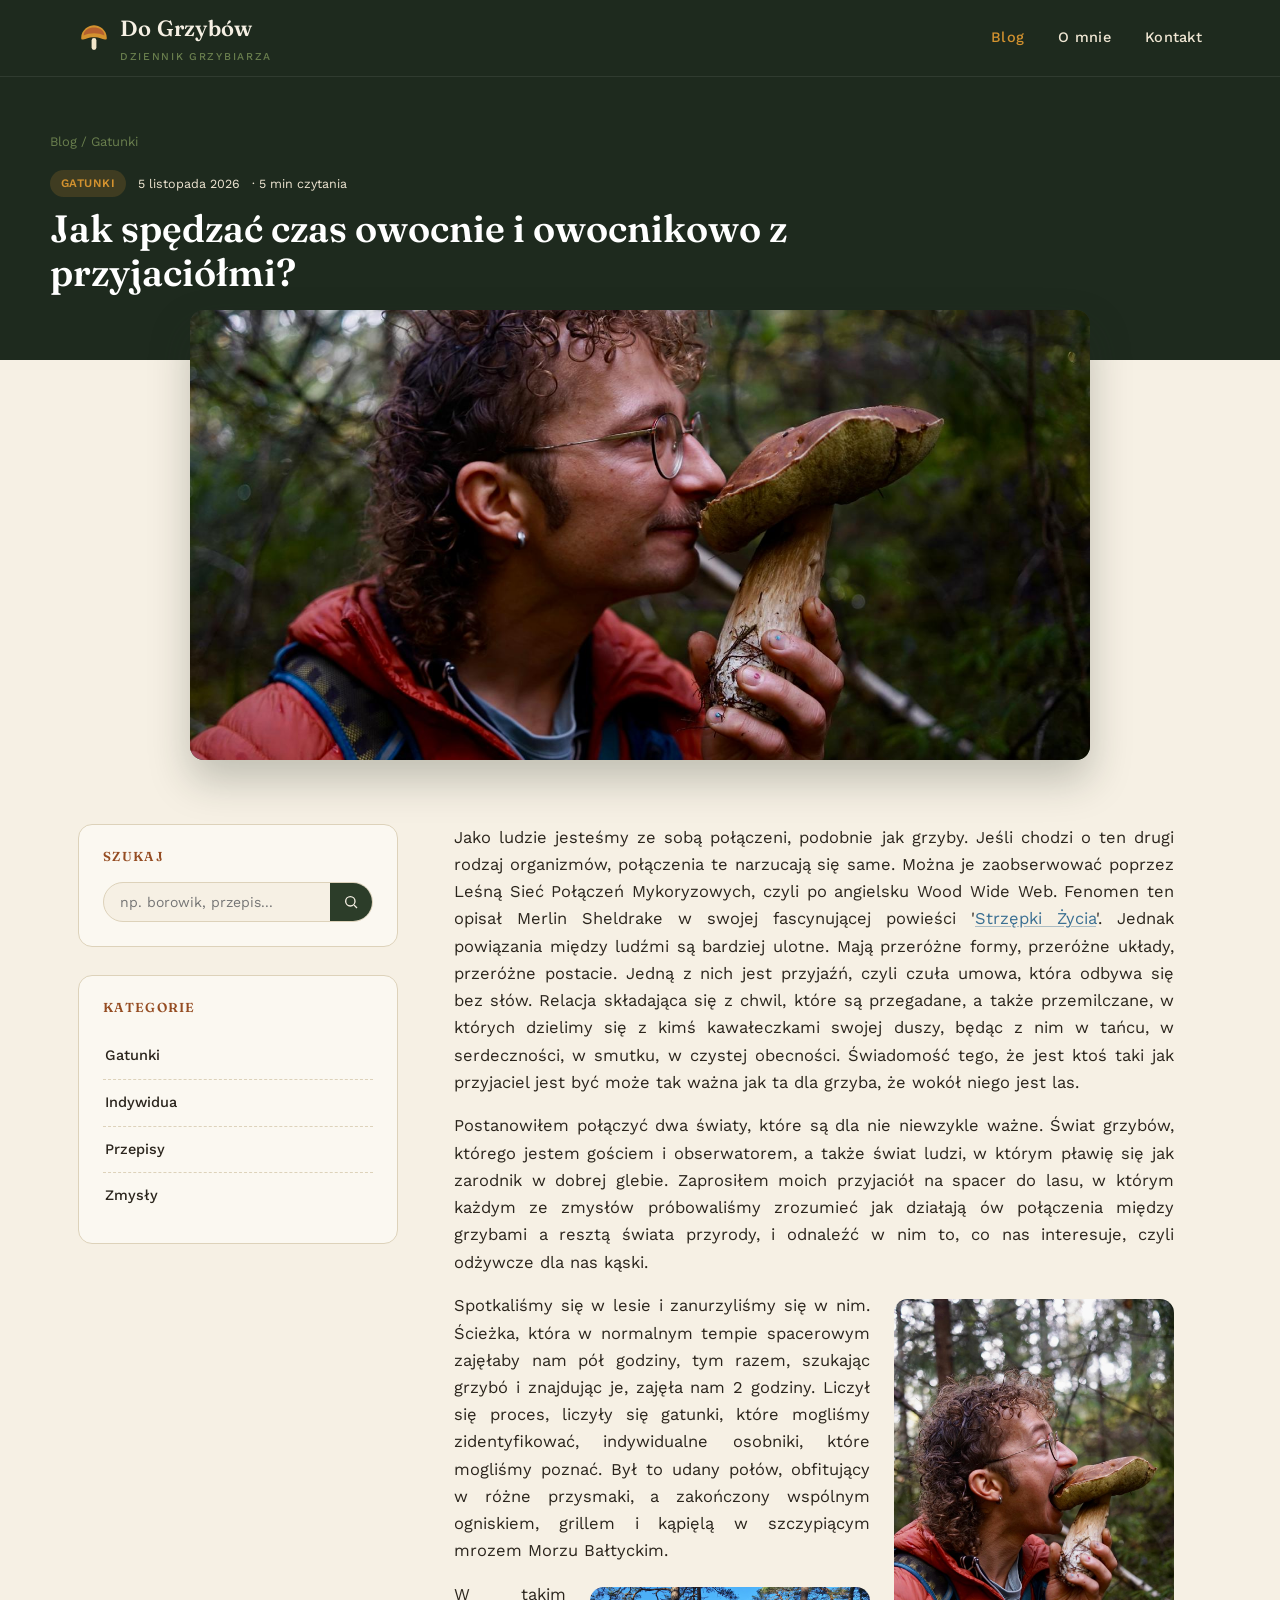
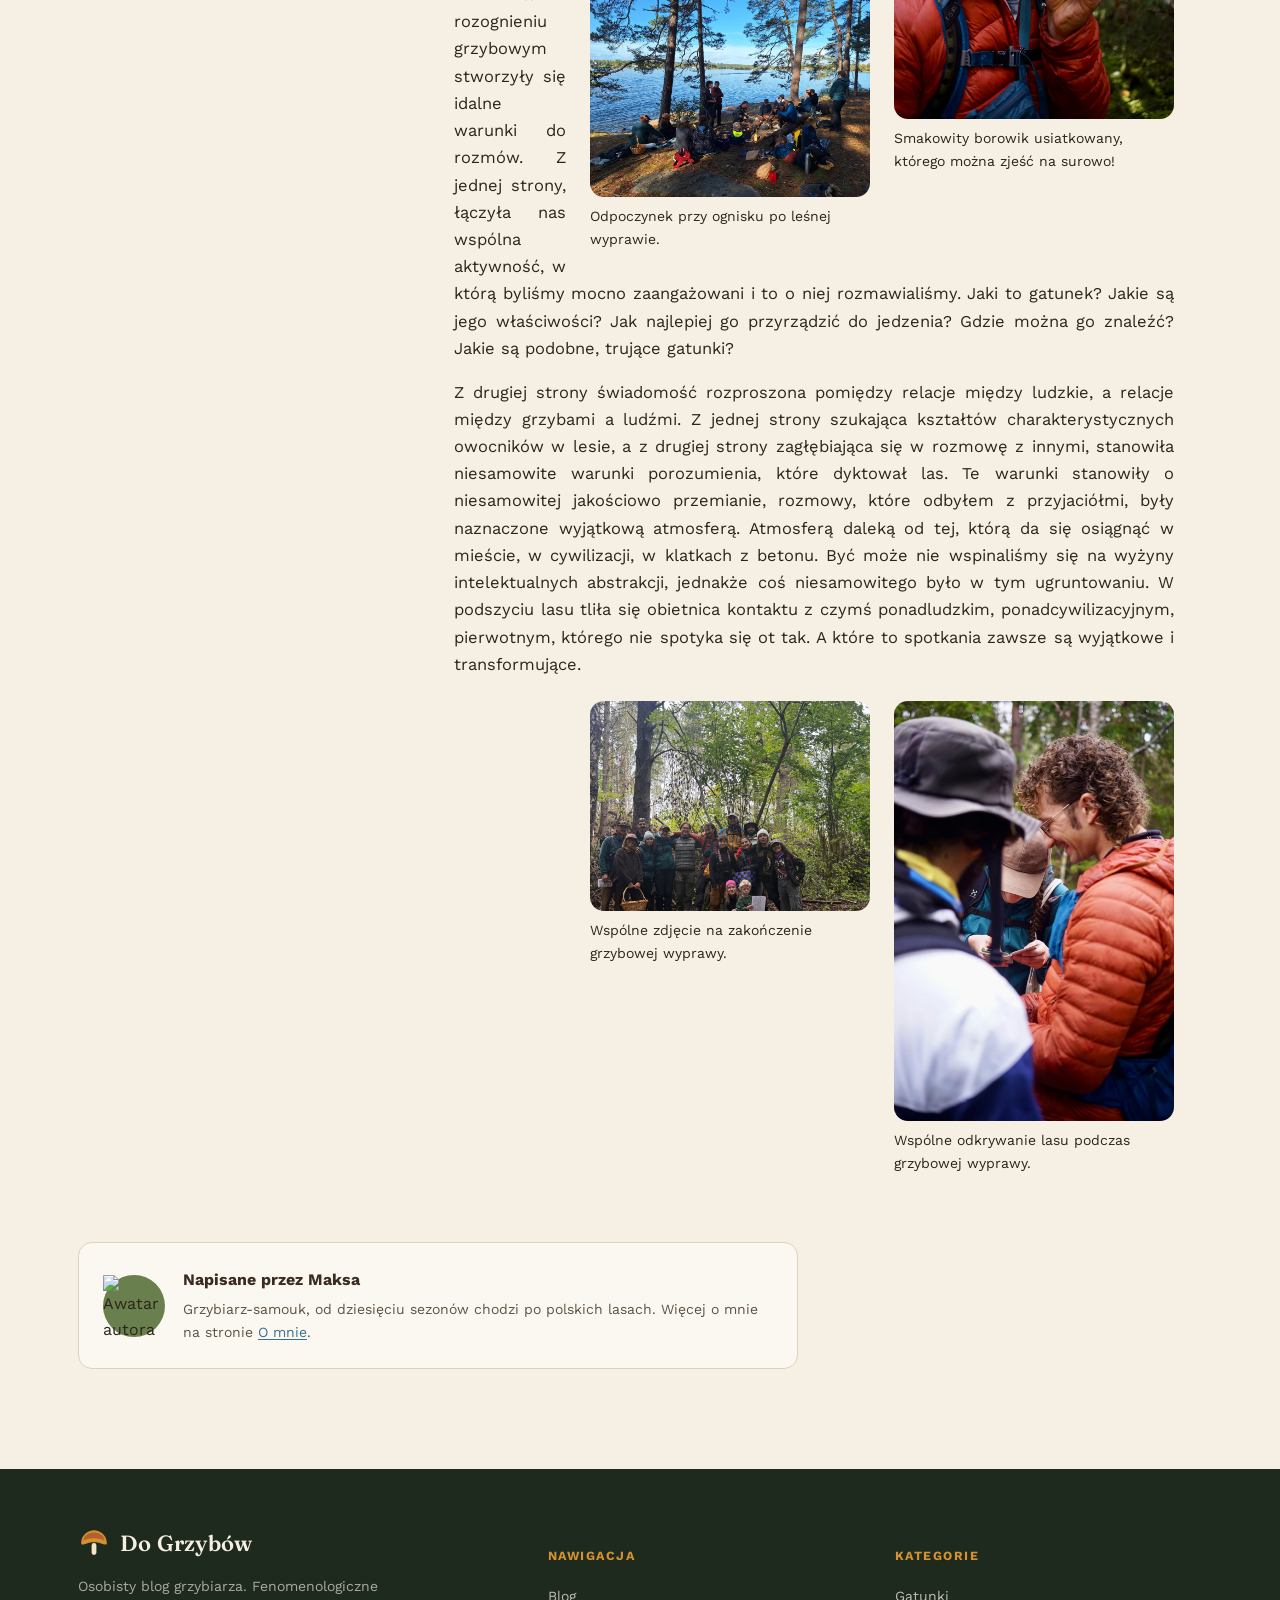
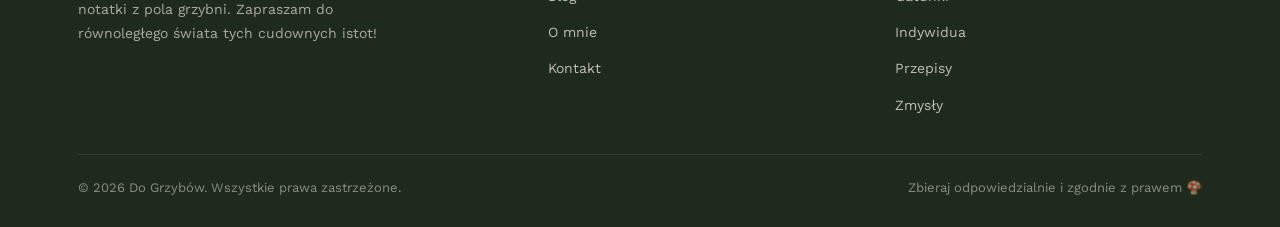
==== commit a92f3e4b: "change post" ====
--- a/posts/grzybowa-impreza.html
+++ b/posts/grzybowa-impreza.html
@@ -65,15 +65,19 @@
         <p>Spotkaliśmy się w lesie i zanurzyliśmy się w nim. Ścieżka, która w normalnym tempie spacerowym zajęłaby nam pół godziny, tym razem, szukając grzybó i znajdując je, zajęła nam 2 godziny. Liczył się proces, liczyły się gatunki, które mogliśmy zidentyfikować, indywidualne osobniki, które mogliśmy poznać. Był to udany połów, obfitujący w różne przysmaki, a zakończony wspólnym ogniskiem, grillem i kąpięlą w szczypiącym mrozem Morzu Bałtyckim. </p>
 
         <figure class="post-image">
+          <img src="../images/grzybobraniwe/IMG-20260927-WA0038.jpg" alt="Uczestnicy wyprawy odpoczywają przy ognisku nad wodą">
+          <figcaption>Odpoczynek przy ognisku po leśnej wyprawie.</figcaption>
+        </figure>
+
+        <p> W takim rozognieniu grzybowym stworzyły się idalne warunki do rozmów. Z jednej strony, łączyła nas wspólna aktywność, w którą byliśmy mocno zaangażowani i to o niej rozmawialiśmy. Jaki to gatunek? Jakie są jego właściwości? Jak najlepiej go przyrządzić do jedzenia? Gdzie można go znaleźć? Jakie są podobne, trujące gatunki? </p>
+        <p> Z drugiej strony świadomość rozproszona pomiędzy relacje między ludzkie, a relacje między grzybami a ludźmi. Z jednej strony szukająca kształtów charakterystycznych owocników w lesie, a z drugiej strony zagłębiająca się w rozmowę z innymi, stanowiła niesamowite warunki porozumienia, które dyktował las. Te warunki stanowiły o niesamowitej jakościowo przemianie, rozmowy, które odbyłem z przyjaciółmi, były naznaczone wyjątkową atmosferą. Atmosferą daleką od tej, którą da się osiągnąć w mieście, w cywilizacji, w klatkach z betonu. Być może nie wspinaliśmy się na wyżyny intelektualnych abstrakcji, jednakże coś niesamowitego było w tym ugruntowaniu. W podszyciu lasu tliła się obietnica kontaktu z czymś ponadludzkim, ponadcywilizacyjnym, pierwotnym, którego nie spotyka się ot tak. A które to spotkania zawsze są wyjątkowe i transformujące. </p>
+
+        <figure class="post-image">
           <img src="../images/grzybobraniwe/IMG-20260927-WA0051.jpg" alt="Uczestnicy grzybowej wyprawy wspólnie oglądają znalezisko w lesie">
           <figcaption>Wspólne odkrywanie lasu podczas grzybowej wyprawy.</figcaption>
         </figure>
 
-        <figure class="post-image">
-          <img src="../images/grzybobraniwe/IMG-20260927-WA0038.jpg" alt="Uczestnicy wyprawy odpoczywają przy ognisku nad wodą">
-          <figcaption>Odpoczynek przy ognisku po leśnej wyprawie.</figcaption>
-        </figure>
-
+       
         <figure class="post-image">
           <img src="../images/grzybobraniwe/IMG-20260927-WA0066.jpg" alt="Grupowe zdjęcie uczestników grzybowej wyprawy w lesie">
           <figcaption>Wspólne zdjęcie na zakończenie grzybowej wyprawy.</figcaption>
